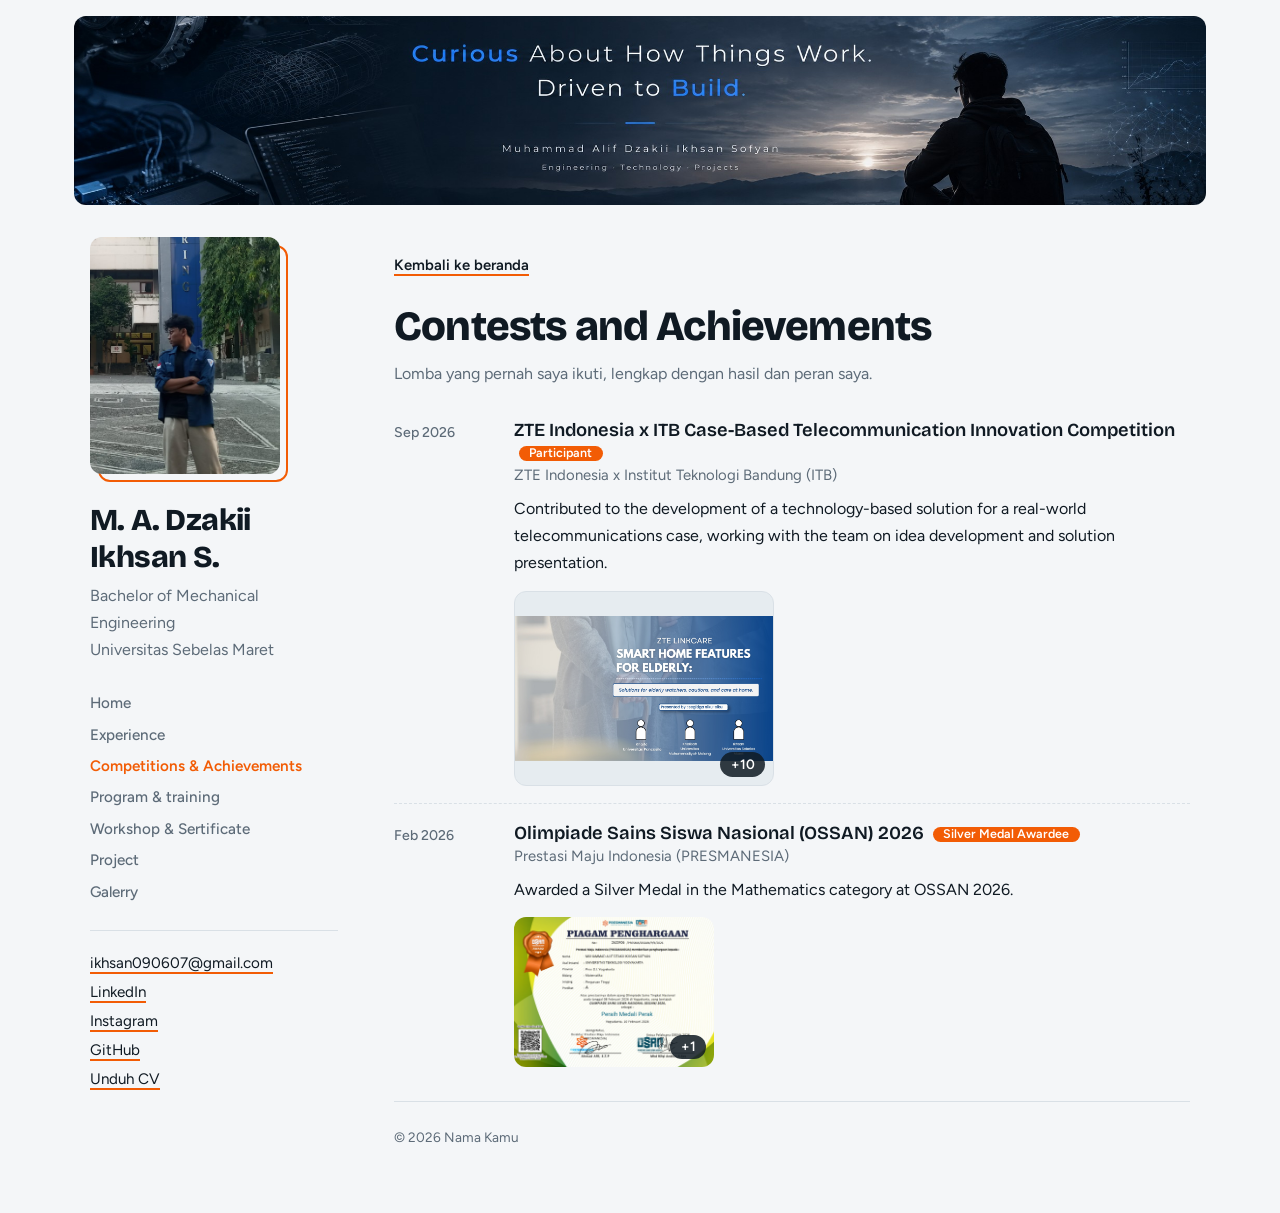
==== competition.html @ 158338df "Rename lomba.html to competition.html" ====
<!DOCTYPE html>
<html lang="id">
<head>
  <meta charset="UTF-8">
  <meta name="viewport" content="width=device-width, initial-scale=1">
  <title>Contests and Achievements</title>
  <link rel="preconnect" href="https://fonts.googleapis.com">
  <link href="https://fonts.googleapis.com/css2?family=Bricolage+Grotesque:wght@600;800&family=Figtree:wght@400;500;600&display=swap" rel="stylesheet">
  <link rel="stylesheet" href="style.css">
</head>
<body data-judul="Lomba dan prestasi">
<div class="shell">

  <aside class="side" id="side"></aside>

  <main class="content">
    <a class="back" href="index.html">Kembali ke beranda</a>
    <h1 class="page-title">Contests and Achievements</h1>
    <p class="page-intro">Lomba yang pernah saya ikuti, lengkap dengan hasil dan peran saya.</p>

    <article class="entry">
      <p class="when">Sep 2026</p>
      <div>
        <h3>ZTE Indonesia x ITB Case-Based Telecommunication Innovation Competition <span class="badge">Participant</span></h3>
        <p class="org">ZTE Indonesia x Institut Teknologi Bandung (ITB)</p>
        <p>Contributed to the development of a technology-based solution for a real-world telecommunications case, working with the team on idea development and solution presentation.</p>
        <div class="photos">
          <!-- Satu baris <img> = satu slide. Isi alt dengan keterangan slide, itu yang jadi caption -->
          <div class="album contain" data-judul="Pitch deck ZTE x ITB">
            <img src="ZTE 1.jpeg" alt="Slide 1: Title and Team">
            <img src="ZTE 2.jpeg" alt="Slide 2: Problem Statement">
            <img src="ZTE 3.jpeg" alt="Slide 3: Solution n Architecture">
            <img src="ZTE 4.jpeg" alt="Slide 4: Value Proposition n Challenges">
            <img src="ZTE 5.jpeg" alt="Slide 5: Business Model">
            <img src="ZTE 6.jpeg" alt="Slide 6: Implementation Plan">
            <img src="ZTE 7.jpeg" alt="Slide 7: Impact n Scalability">
            <img src="ZTE 8.jpeg" alt="Slide 8: Conclusion">
            <img src="ZTE 9.jpeg" alt="Slide 9: Appendix">
            <img src="ZTE 10.jpeg" alt="Slide 10: Appendix">
            <img src="ZTE 11.jpeg" alt="Slide 11: Thank You">
          </div>
        </div>
      </div>
    </article>

     <article class="entry">
      <p class="when">Feb 2026</p>
      <div>
        <h3>Olimpiade Sains Siswa Nasional (OSSAN) 2026 <span class="badge">Silver Medal Awardee</span></h3>
        <p class="org">Prestasi Maju Indonesia (PRESMANESIA)</p>
        <p>Awarded a Silver Medal in the Mathematics category at OSSAN 2026.</p>
        <div class="photos">
          <!-- Satu baris <img> = satu slide. Isi alt dengan keterangan slide, itu yang jadi caption -->
          <div class="album" data-judul="Dokumentasi lomba">
            <img src="Piagam.jpg" alt="Charter">
            <img src="Sertifikat OSSAN.jpg" alt="Active Participant">
          </div>
        </div>
      </div>
    </article>

    <footer class="footer"><p>&copy; 2026 Nama Kamu</p></footer>
  </main>

</div>
<script src="script.js"></script>
</body>
</html>
---- style.css ----
/* ===== WARNA & FONT (ubah di sini untuk ganti tema) ===== */
:root {
  --bg: #f4f6f8;
  --ink: #101a23;
  --muted: #5d6b78;
  --line: #d9e0e6;
  --soft: #e6ecf0;
  --accent: #f25c05;
  --radius: 12px;
  --display: "Bricolage Grotesque", system-ui, sans-serif;
  --body: "Figtree", system-ui, -apple-system, "Segoe UI", Roboto, sans-serif;
}

@media (prefers-color-scheme: dark) {
  :root {
    --bg: #0f161d;
    --ink: #e9eef2;
    --muted: #96a4b1;
    --line: #26323d;
    --soft: #19232c;
    --accent: #ff7a2e;
  }
}

/* ===== DASAR ===== */
* { box-sizing: border-box; margin: 0; padding: 0; }
html { scroll-behavior: smooth; }
body {
  background: var(--bg);
  color: var(--ink);
  font-family: var(--body);
  font-size: 16px;
  line-height: 1.7;
}
body.no-scroll { overflow: hidden; }
a { color: var(--ink); text-decoration-color: var(--accent); text-underline-offset: 4px; text-decoration-thickness: 2px; }
a:hover { color: var(--accent); }
a:focus-visible { outline: 3px solid var(--accent); outline-offset: 3px; border-radius: 3px; }
h1, h2, h3 { font-family: var(--display); line-height: 1.2; }

.shell { max-width: 1180px; margin: 0 auto; }

/* ===== BANNER (seperti banner channel YouTube) ===== */
.banner { max-width: 1180px; margin: 0 auto; padding: 1rem 1.5rem 0; }
.banner .frame { aspect-ratio: 3 / 1; }
@media (min-width: 640px) {
  .banner .frame { aspect-ratio: 6 / 1; }
}

/* ===== PANEL KIRI ===== */
.side { padding: 2rem 1.5rem 1rem; }

.portrait { position: relative; max-width: 190px; aspect-ratio: 4 / 5; margin: 0 0 1.75rem; }
.portrait::before {
  content: "";
  position: absolute;
  inset: 0;
  transform: translate(8px, 8px);
  border: 2px solid var(--accent);
  border-radius: var(--radius);
}
.portrait .frame { position: absolute; inset: 0; }

.name { font-family: var(--display); font-weight: 800; font-size: 1.9rem; line-height: 1.2; letter-spacing: -0.02em; }
.name a { color: inherit; text-decoration: none; }
.role { color: var(--muted); margin-top: 0.4rem; }

.menu { display: flex; flex-wrap: wrap; gap: 0.25rem 1.1rem; margin-top: 1.75rem; }
.menu a { color: var(--muted); text-decoration: none; font-weight: 500; font-size: 0.95rem; }
.menu a:hover { color: var(--accent); }
.menu a[aria-current="page"] { color: var(--accent); font-weight: 600; }

.links { list-style: none; margin-top: 1.5rem; padding-top: 1.25rem; border-top: 1px solid var(--line); display: grid; gap: 0.2rem; font-size: 0.95rem; }

/* ===== FRAME FOTO (dipakai semua foto) =====
   Foto otomatis dipotong (crop) mengikuti rasio bingkainya */
.frame {
  position: relative;
  overflow: hidden;
  border-radius: var(--radius);
  background-color: var(--soft);
  /* pola kotak-kotak tampil kalau fotonya belum ada */
  background-image:
    linear-gradient(var(--line) 1px, transparent 1px),
    linear-gradient(90deg, var(--line) 1px, transparent 1px);
  background-size: 22px 22px;
}
.frame img { display: block; width: 100%; height: 100%; object-fit: cover; }
a.frame { display: block; }

/* Varian untuk sertifikat dan slide: ditampilkan utuh, tidak dipotong */
.frame.contain { background-image: none; border: 1px solid var(--line); }
.frame.contain img { object-fit: contain; }

/* ===== ISI KANAN ===== */
.content { padding: 1rem 1.5rem 3rem; }
.content section { padding: 2.5rem 0; border-top: 1px solid var(--line); }
.content section.hero { border-top: 0; padding-top: 1.5rem; }
.content section.plain { border-top: 0; padding: 1.5rem 0 0; }
.content h2 { font-size: 1.6rem; font-weight: 800; letter-spacing: -0.01em; margin-bottom: 1.5rem; }

.sec-head { display: flex; flex-wrap: wrap; justify-content: space-between; align-items: baseline; gap: 0.25rem 1rem; margin-bottom: 1.5rem; }
.sec-head h2 { margin-bottom: 0; }
.sec-head a { font-size: 0.93rem; font-weight: 600; }

.statement { font-family: var(--display); font-weight: 600; font-size: clamp(1.5rem, 3.4vw, 2.3rem); line-height: 1.3; letter-spacing: -0.01em; max-width: 30em; }
.intro { color: var(--muted); max-width: 42em; margin-top: 1.25rem; }

.skills { list-style: none; display: flex; flex-wrap: wrap; gap: 0.5rem; margin-top: 1.5rem; }
.skills li { border: 1px solid var(--line); border-radius: 999px; padding: 0.15rem 0.9rem; font-size: 0.9rem; font-weight: 500; }

/* ===== HALAMAN DALAM ===== */
.back { display: inline-block; font-size: 0.93rem; font-weight: 600; margin: 1rem 0 1.5rem; }
.page-title { font-size: clamp(2rem, 4vw, 2.6rem); font-weight: 800; letter-spacing: -0.02em; }
.page-intro { color: var(--muted); margin: 0.5rem 0 2rem; max-width: 40em; }

/* ===== DAFTAR RINGKAS DI BERANDA ===== */
.brief { list-style: none; }
.brief li { display: grid; grid-template-columns: 6.5rem 1fr; gap: 1rem; padding: 0.65rem 0; border-top: 1px dashed var(--line); }
.brief li:first-child { border-top: 0; padding-top: 0; }
.brief li.has-photo { grid-template-columns: 6.5rem 1fr 88px; align-items: start; }
.thumb { width: 88px; aspect-ratio: 4 / 3; border-radius: 8px; }
@media (max-width: 639px) {
  .brief li.has-photo { grid-template-columns: 6.5rem 1fr; }
  .brief li.has-photo .thumb { grid-column: 2; }
}

/* ===== DAFTAR ENTRI LENGKAP ===== */
.entry { display: grid; grid-template-columns: 6.5rem 1fr; gap: 1rem; padding: 1.1rem 0; border-top: 1px dashed var(--line); }
.entry:first-of-type { border-top: 0; padding-top: 0; }
.when { color: var(--muted); font-size: 0.88rem; font-weight: 500; line-height: 1.5; padding-top: 0.2rem; }
.entry h3 { font-size: 1.15rem; font-weight: 600; }
.org { color: var(--muted); font-size: 0.93rem; margin-bottom: 0.4rem; }
.badge { display: inline-block; vertical-align: middle; background: var(--accent); color: #fff; font-family: var(--body); font-size: 0.78rem; font-weight: 600; padding: 0 0.65rem; border-radius: 999px; margin-left: 0.3rem; }

/* Foto di dalam entri: kecil, rasio 4:3. Bisa lebih dari satu, otomatis berjajar */
.photos { display: flex; flex-wrap: wrap; gap: 0.6rem; margin-top: 0.9rem; }
.entry-photo { width: 200px; max-width: 100%; aspect-ratio: 4 / 3; }
.entry-photo.contain { width: 260px; }

/* ===== ALBUM FOTO ===== */
.album-cover { display: block; padding: 0; border: 0; cursor: pointer; font: inherit; }
.album-cover:focus-visible, .viewer button:focus-visible { outline: 3px solid var(--accent); outline-offset: 3px; }
.more {
  position: absolute; right: 8px; bottom: 8px;
  background: rgba(16, 26, 35, 0.85); color: #fff;
  font-weight: 600; font-size: 0.85rem;
  padding: 0.05rem 0.65rem; border-radius: 999px;
}

.viewer { position: fixed; inset: 0; z-index: 50; display: flex; flex-direction: column; background: rgba(8, 13, 18, 0.95); color: #fff; }
.viewer[hidden], .viewer-grid[hidden], .viewer-single[hidden], .viewer-back[hidden] { display: none; }

.viewer-bar { display: flex; align-items: center; gap: 0.9rem; padding: 0.9rem 1.25rem; border-bottom: 1px solid rgba(255, 255, 255, 0.15); }
.viewer-title { font-family: var(--display); font-size: 1.1rem; margin-right: auto; }
.viewer-count { color: #b7c3ce; font-size: 0.9rem; }
.viewer-bar button, .viewer-single > button {
  font: inherit; color: #fff; background: transparent;
  border: 1px solid rgba(255, 255, 255, 0.35); border-radius: 999px;
  padding: 0.25rem 1rem; cursor: pointer;
}
.viewer-bar button:hover, .viewer-single > button:hover { border-color: var(--accent); color: var(--accent); }

/* Tampilan 1: semua foto */
.viewer-grid { flex: 1; overflow-y: auto; padding: 1.25rem; display: grid; grid-template-columns: repeat(auto-fill, minmax(170px, 1fr)); gap: 0.75rem; align-content: start; }
.viewer-thumb { aspect-ratio: 16 / 10; padding: 0; border: 0; cursor: pointer; background-image: none; background-color: #0c141b; }
.viewer-thumb img { object-fit: contain; }

/* Tampilan 2: satu foto besar */
.viewer-single { flex: 1; min-height: 0; display: grid; grid-template-columns: auto 1fr auto; align-items: center; gap: 0.75rem; padding: 1rem; }
.viewer-single > button { width: 2.6rem; height: 2.6rem; padding: 0; border-radius: 50%; font-size: 1.6rem; line-height: 1; }
.viewer-single figure { min-height: 0; display: flex; flex-direction: column; align-items: center; justify-content: center; gap: 0.75rem; }
.viewer-single img { max-width: 100%; max-height: calc(100vh - 11rem); object-fit: contain; border-radius: 8px; }
.viewer-single figcaption { color: #d3dce4; font-size: 0.95rem; text-align: center; max-width: 50em; }
.viewer.satu .viewer-single > button { display: none; }

/* ===== PROYEK ===== */
.projects { display: grid; grid-template-columns: repeat(auto-fill, minmax(190px, 1fr)); gap: 1.75rem 1.25rem; }
.project { display: block; color: inherit; text-decoration: none; }
.project .frame { aspect-ratio: 4 / 3; margin-bottom: 0.7rem; }
.project h3 { font-size: 1.05rem; font-weight: 600; }
.project p { font-size: 0.93rem; margin-top: 0.2rem; }
.project a { display: inline-block; margin-top: 0.4rem; font-weight: 600; font-size: 0.93rem; color: var(--ink); }
.project a:hover { color: var(--accent); }
a.project:hover h3 { color: var(--accent); }
.tags { color: var(--muted); }

/* ===== GALERI: kotak kecil, rasio 1:1 ===== */
.gallery { display: grid; grid-template-columns: repeat(auto-fill, minmax(140px, 1fr)); gap: 0.6rem; }
.gallery .frame { aspect-ratio: 1; }

/* ===== TESTIMONIAL ===== */
.quotes { display: grid; gap: 1.75rem; }
.quote { border-left: 3px solid var(--accent); padding-left: 1.1rem; max-width: 40em; }
.quote p { font-family: var(--display); font-size: 1.1rem; font-weight: 600; line-height: 1.5; }
.quote .by { display: block; margin-top: 0.5rem; color: var(--muted); font-size: 0.9rem; }
.tulis-ulasan {
  display: inline-block; margin-top: 1.75rem; padding: 0.45rem 1.2rem;
  border: 1.5px solid var(--accent); border-radius: 999px;
  color: var(--accent); font-weight: 600; font-size: 0.95rem; text-decoration: none;
}
.tulis-ulasan:hover { background: var(--accent); color: #fff; }
.tulis-ulasan[hidden] { display: none; }

/* ===== FOOTER ===== */
.footer { color: var(--muted); font-size: 0.85rem; padding-top: 1.5rem; margin-top: 1rem; border-top: 1px solid var(--line); }
.totop { display: inline-block; margin-top: 0.75rem; font-size: 0.9rem; font-weight: 600; }

/* ===== DESKTOP: panel kiri menempel ===== */
@media (min-width: 960px) {
  .shell { display: grid; grid-template-columns: 320px 1fr; }
  .side { position: sticky; top: 0; height: 100vh; overflow-y: auto; padding: 2rem 2rem 2rem 2.5rem; }
  .menu { flex-direction: column; gap: 0.35rem; }
  .content { padding: 2rem 2.5rem 4rem 1.5rem; }
}

@media (prefers-reduced-motion: reduce) {
  html { scroll-behavior: auto; }
}
/* ===== ALBUM KECIL DI BARIS RINGKAS BERANDA ===== */
.brief .entry-photo, .brief .entry-photo.contain { width: 88px; }
.brief .more { right: 4px; bottom: 4px; font-size: 0.72rem; padding: 0 0.45rem; }
@media (max-width: 639px) {
  .brief li.has-photo .album { grid-column: 2; }
}
.gpa {
    font-size: 1.05rem;
    font-weight: 600;
}

/* ===== LOGO KAMPUS ===== */
.edu-head { display: flex; align-items: center; gap: 0.85rem; margin-bottom: 0.5rem; }
.edu-head .org { margin-bottom: 0; }
.logo {
  width: 48px; height: 48px; flex: none;
  object-fit: contain; padding: 4px;
  background: #fff; border: 1px solid var(--line); border-radius: 10px;
}
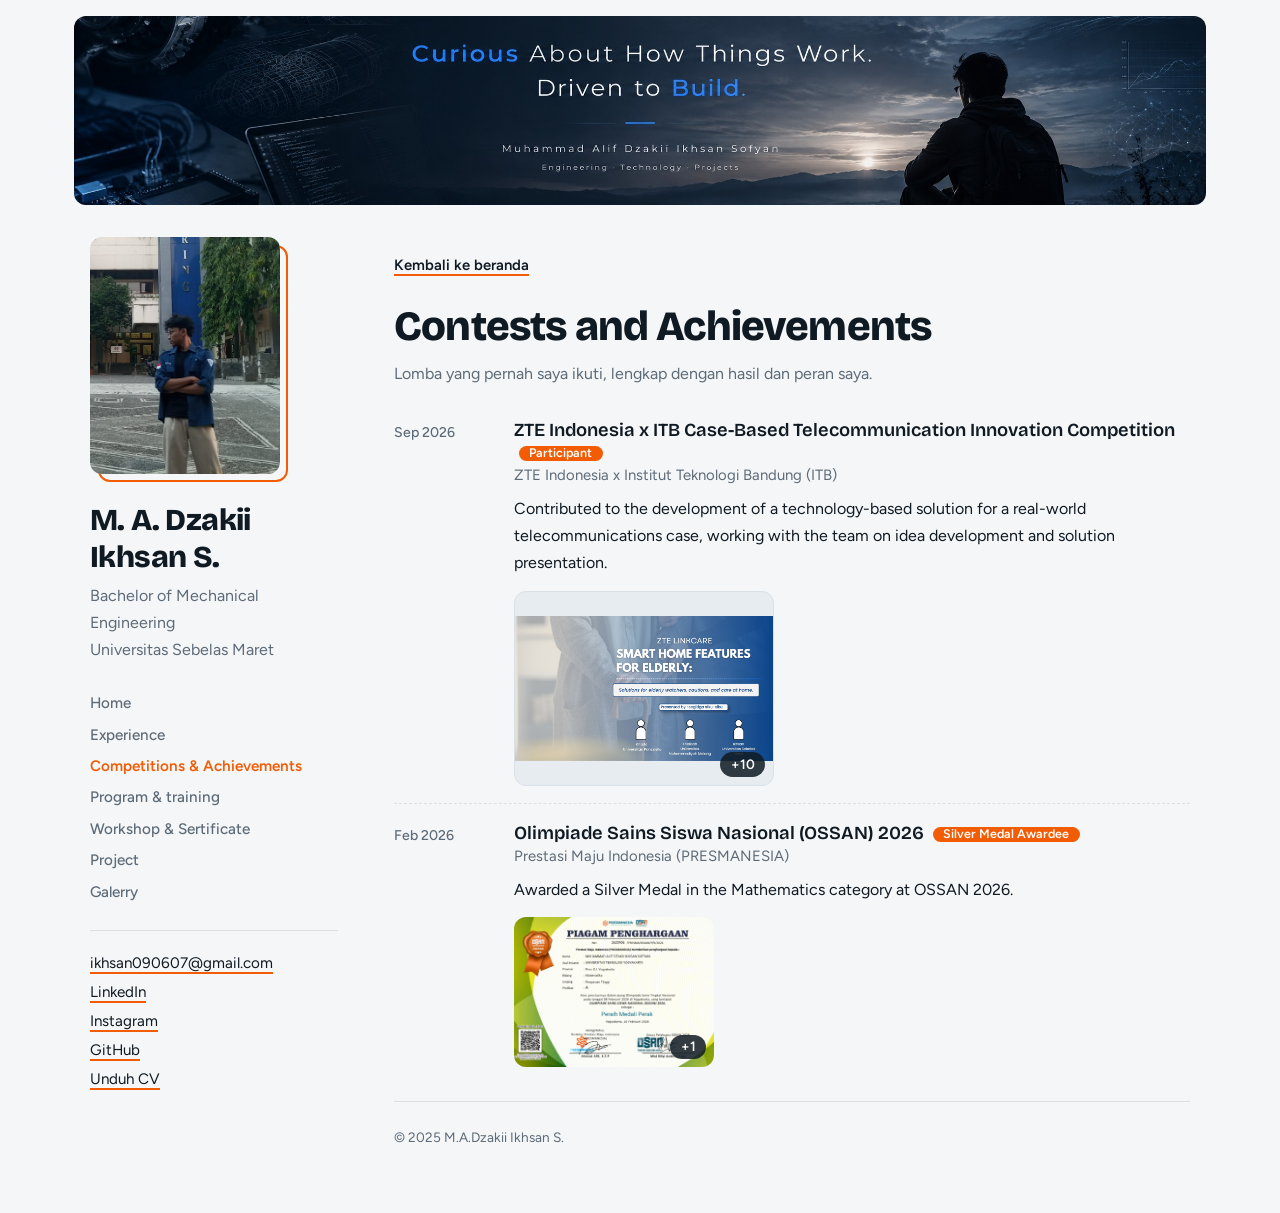
==== commit 6ac17864: "Update competition page content and links" ====
--- a/competition.html
+++ b/competition.html
@@ -14,7 +14,7 @@
   <aside class="side" id="side"></aside>
 
   <main class="content">
-    <a class="back" href="index.html">Kembali ke beranda</a>
+    <a class="back" href="home.html">Kembali ke beranda</a>
     <h1 class="page-title">Contests and Achievements</h1>
     <p class="page-intro">Lomba yang pernah saya ikuti, lengkap dengan hasil dan peran saya.</p>
 
@@ -59,7 +59,7 @@
       </div>
     </article>
 
-    <footer class="footer"><p>&copy; 2026 Nama Kamu</p></footer>
+    <footer class="footer"><p>&copy; 2025 M.A.Dzakii Ikhsan S.</p></footer>
   </main>
 
 </div>
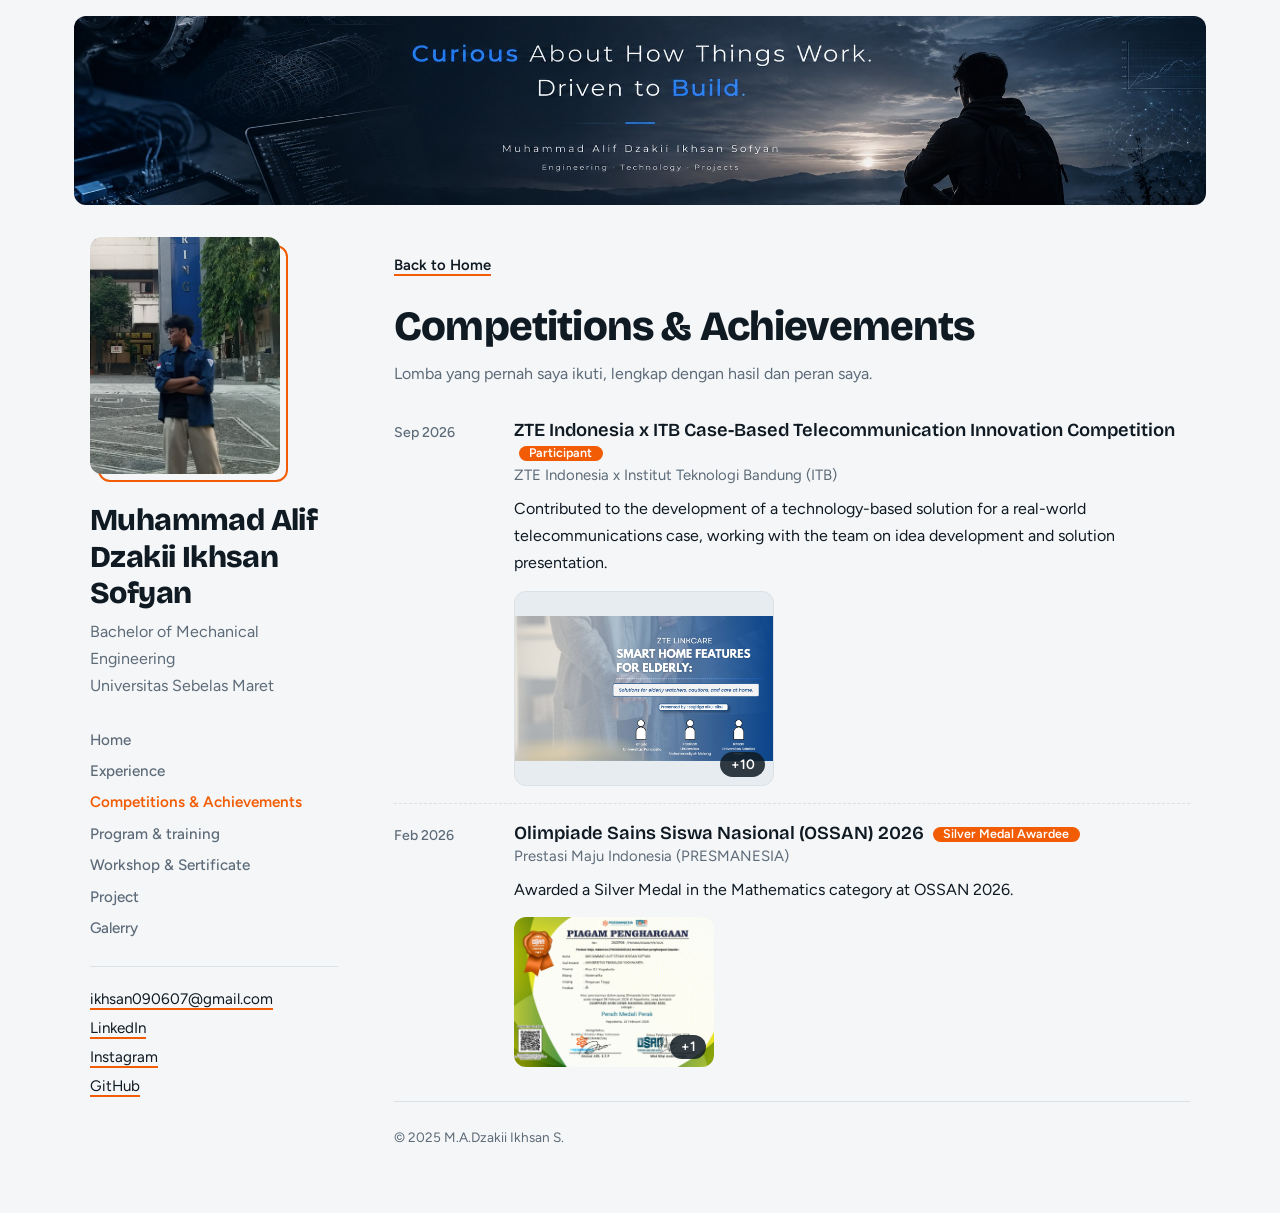
==== commit 957e2899: "Update competition.html" ====
--- a/competition.html
+++ b/competition.html
@@ -14,8 +14,8 @@
   <aside class="side" id="side"></aside>
 
   <main class="content">
-    <a class="back" href="home.html">Kembali ke beranda</a>
-    <h1 class="page-title">Contests and Achievements</h1>
+    <a class="back" href="home.html">Back to Home</a>
+    <h1 class="page-title">Competitions & Achievements</h1>
     <p class="page-intro">Lomba yang pernah saya ikuti, lengkap dengan hasil dan peran saya.</p>
 
     <article class="entry">
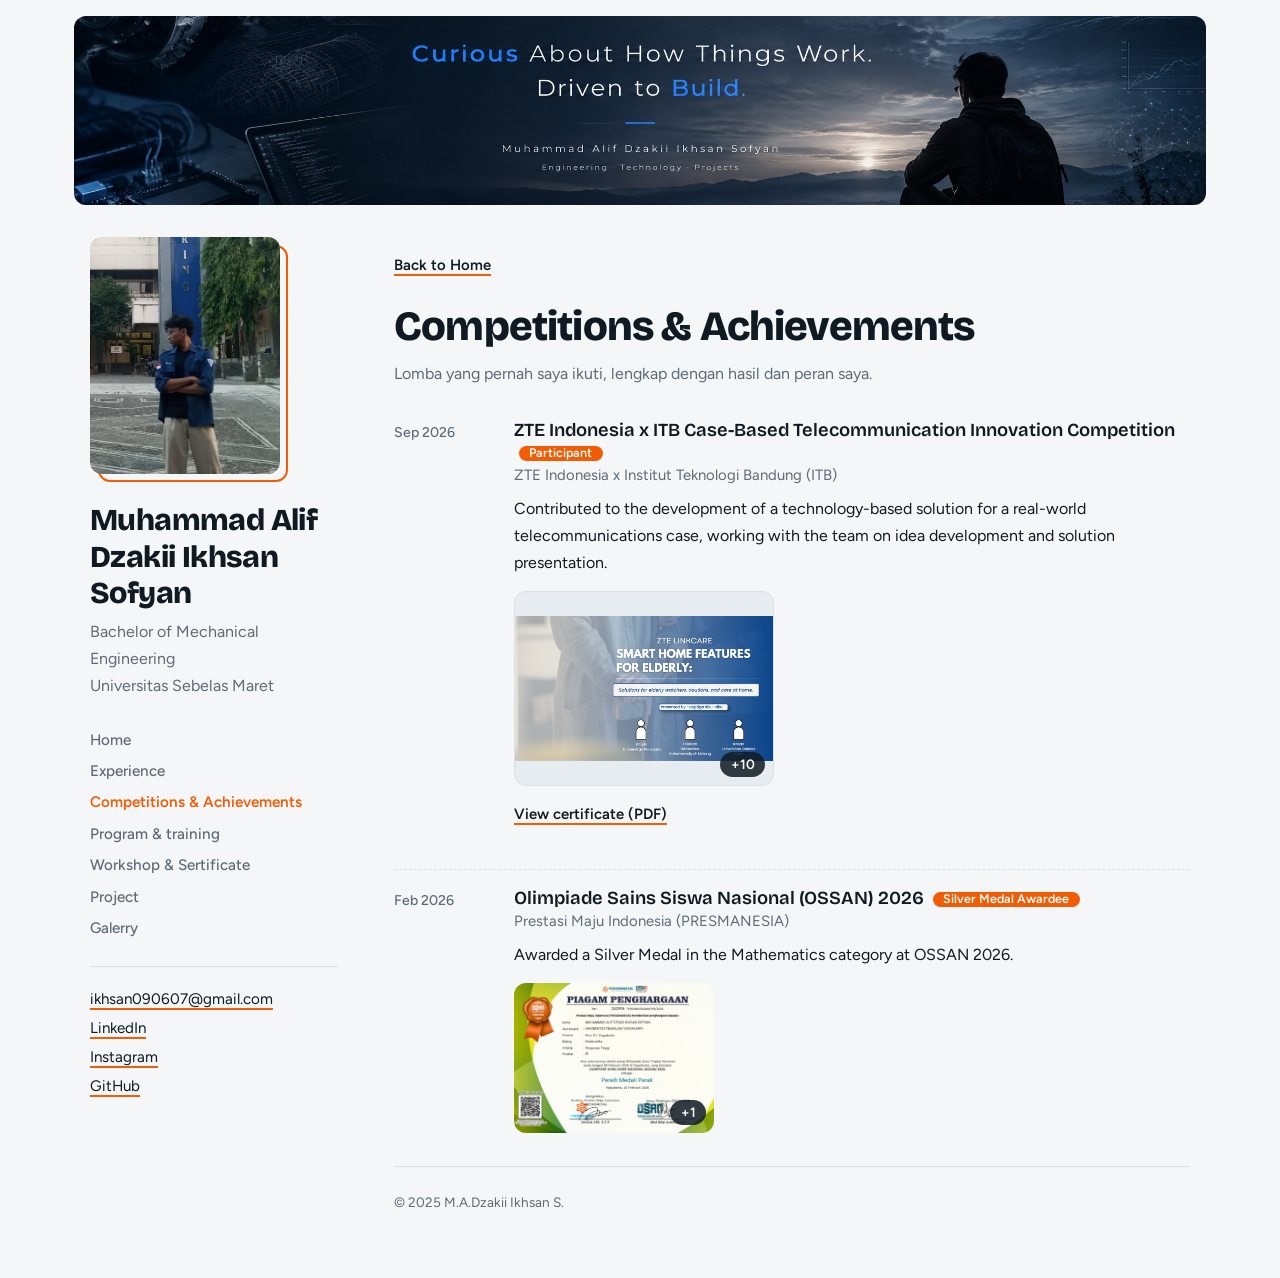
==== commit a36f57e7: "Update competition.html" ====
--- a/competition.html
+++ b/competition.html
@@ -40,6 +40,7 @@
             <img src="ZTE 11.jpeg" alt="Slide 11: Thank You">
           </div>
         </div>
+        <p><a class="back" href="Hacktiv8.pdf" target="_blank" rel="noopener">View certificate (PDF)</a></p
       </div>
     </article>
 
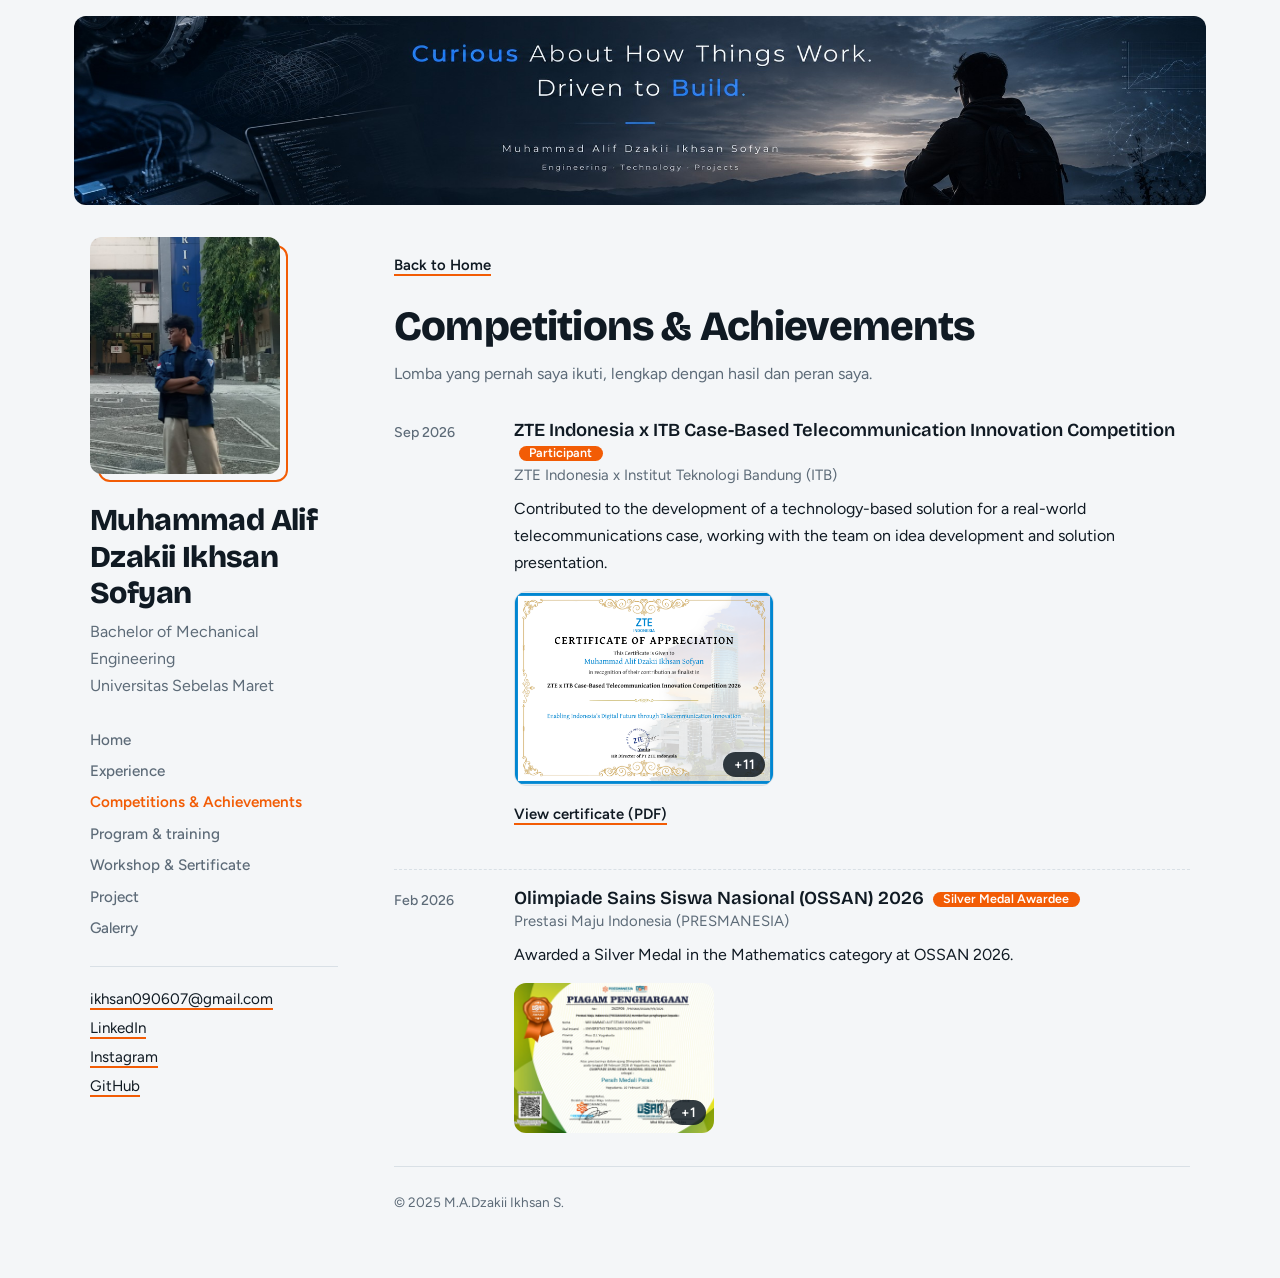
==== commit b2b868ee: "Update competition.html" ====
--- a/competition.html
+++ b/competition.html
@@ -27,6 +27,7 @@
         <div class="photos">
           <!-- Satu baris <img> = satu slide. Isi alt dengan keterangan slide, itu yang jadi caption -->
           <div class="album contain" data-judul="Pitch deck ZTE x ITB">
+            <img src="Muhammad Alif Dzakii Ikhsan Sofyan.png" alt="Slide 1: Title and Team">
             <img src="ZTE 1.jpeg" alt="Slide 1: Title and Team">
             <img src="ZTE 2.jpeg" alt="Slide 2: Problem Statement">
             <img src="ZTE 3.jpeg" alt="Slide 3: Solution n Architecture">
@@ -40,7 +41,7 @@
             <img src="ZTE 11.jpeg" alt="Slide 11: Thank You">
           </div>
         </div>
-        <p><a class="back" href="Hacktiv8.pdf" target="_blank" rel="noopener">View certificate (PDF)</a></p
+        <p><a class="back" href="ZTEITB.pdf" target="_blank" rel="noopener">View certificate (PDF)</a></p
       </div>
     </article>
 
